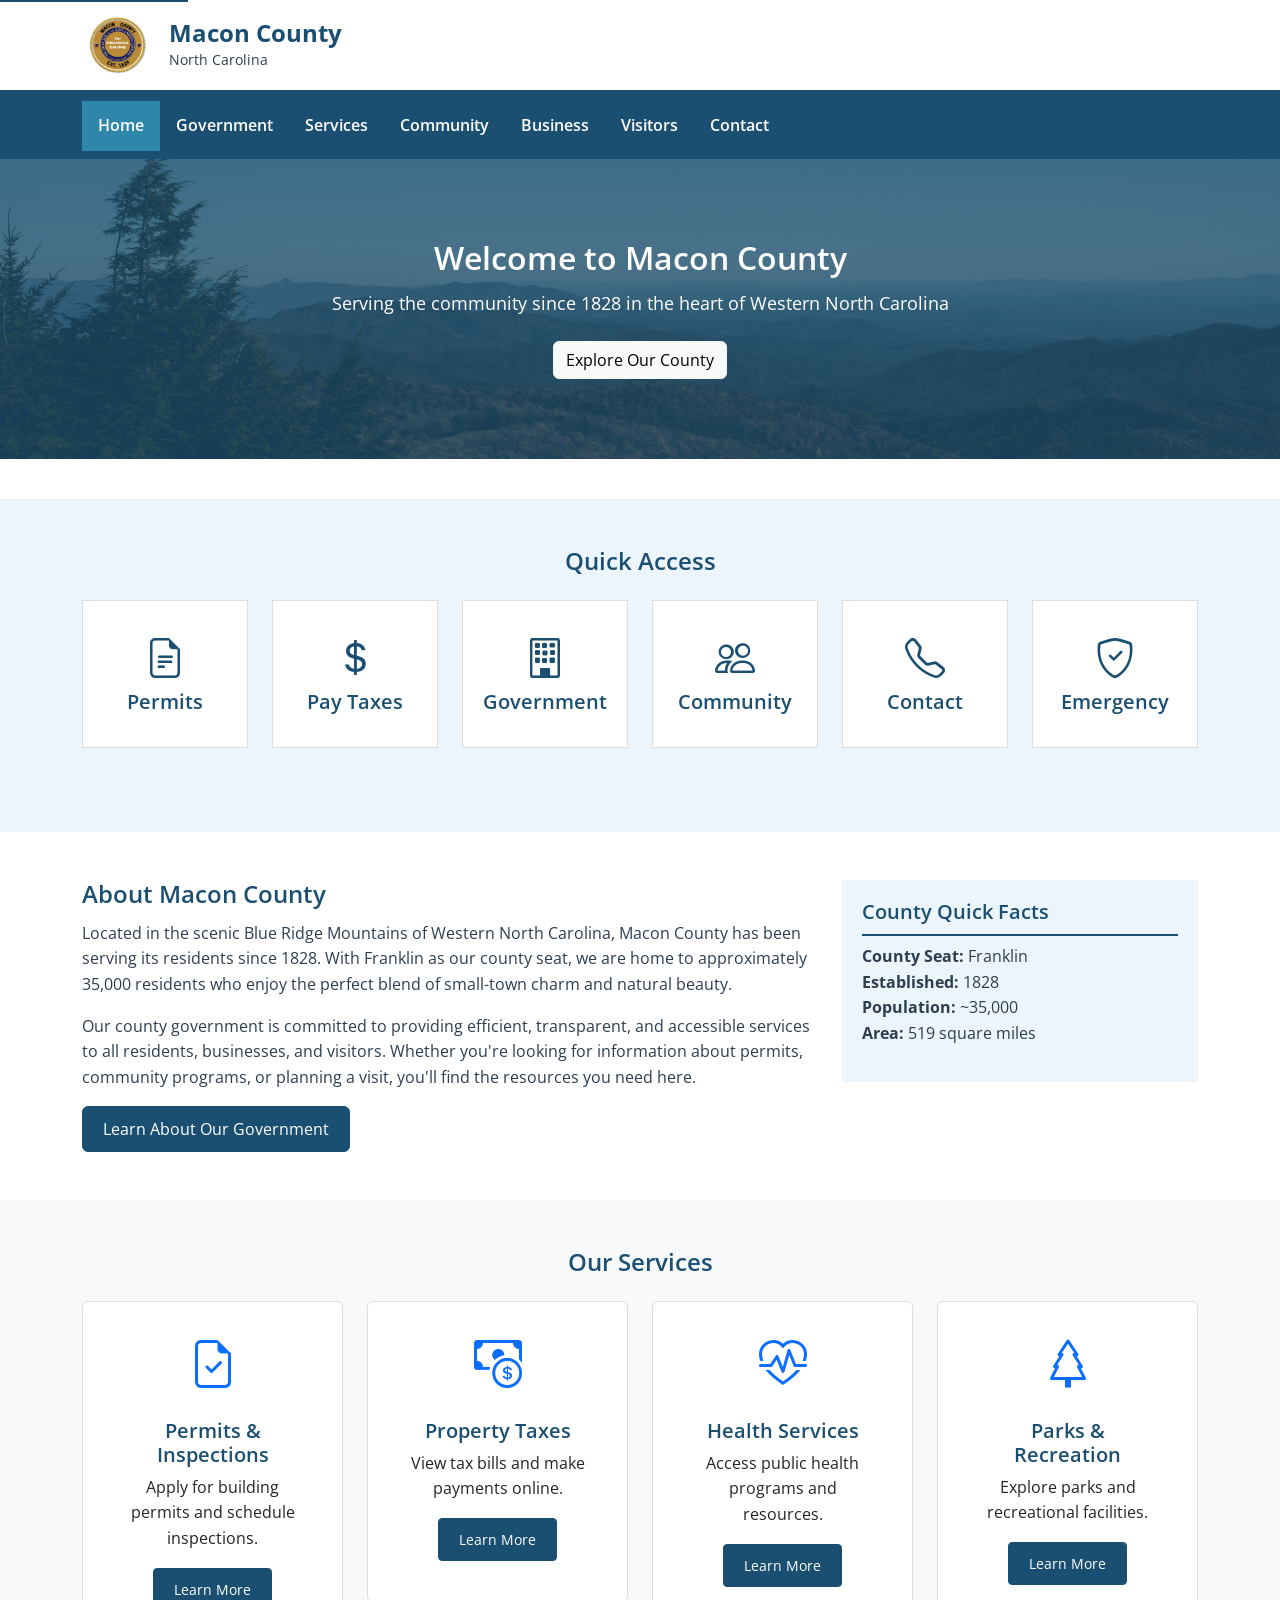
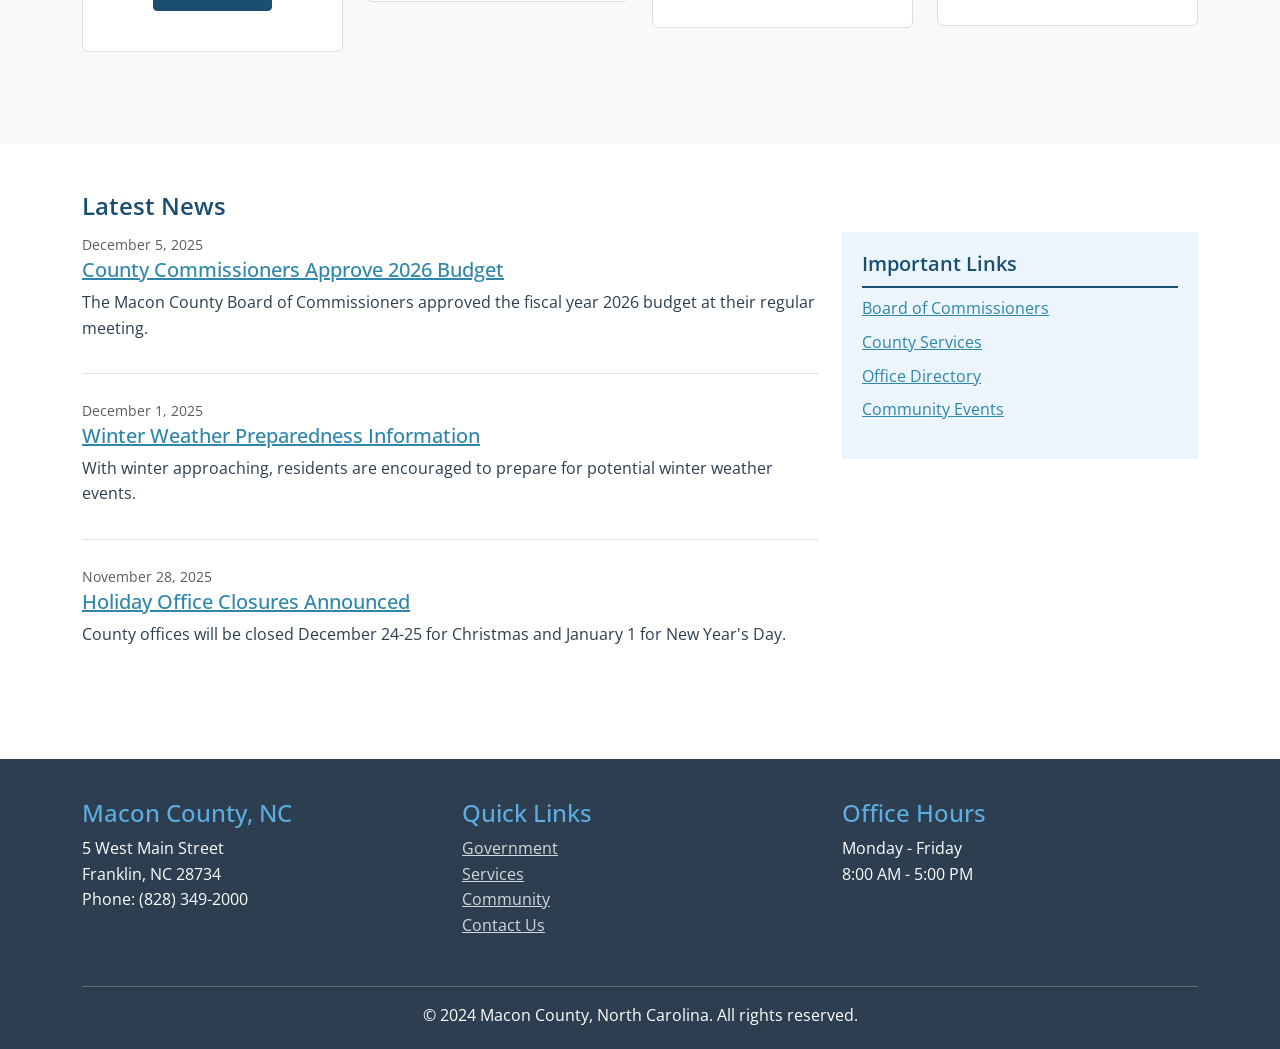
==== index.html @ 157f48ca "initial commit" ====
<!DOCTYPE html>
<html lang="en">

<head>
    <meta charset="UTF-8">
    <meta name="viewport" content="width=device-width, initial-scale=1.0">
    <meta name="description"
        content="Official website of Macon County, North Carolina. Find county services, government information, and community resources.">
    <title>Macon County, NC - Official Government Website</title>

    <link href="https://cdn.jsdelivr.net/npm/bootstrap@5.3.2/dist/css/bootstrap.min.css" rel="stylesheet">
    <link rel="stylesheet" href="https://cdn.jsdelivr.net/npm/bootstrap-icons@1.11.1/font/bootstrap-icons.css">
    <link rel="stylesheet" href="css/style.css">
</head>

<body>
    <a href="#main-content" class="skip-link">Skip to main content</a>

    <header class="site-header">
        <div class="container">
            <div class="logo-container">
                <img src="images/macon-county-seal.png" alt="Macon County Seal" class="logo-img" width="60" height="60">
                <div>
                    <h1 class="site-title">Macon County</h1>
                    <p class="site-subtitle">North Carolina</p>
                </div>
            </div>
        </div>
    </header>

    <nav class="main-nav navbar navbar-expand-lg" aria-label="Main navigation">
        <div class="container">
            <button class="navbar-toggler" type="button" data-bs-toggle="collapse" data-bs-target="#mainNavbar"
                aria-controls="mainNavbar" aria-expanded="false" aria-label="Toggle navigation">
                <span class="navbar-toggler-icon"></span>
            </button>
            <div class="collapse navbar-collapse" id="mainNavbar">
                <ul class="navbar-nav">
                    <li class="nav-item">
                        <a class="nav-link active" aria-current="page" href="index.html">Home</a>
                    </li>
                    <li class="nav-item">
                        <a class="nav-link" href="government.html">Government</a>
                    </li>
                    <li class="nav-item">
                        <a class="nav-link" href="services.html">Services</a>
                    </li>
                    <li class="nav-item">
                        <a class="nav-link" href="community.html">Community</a>
                    </li>
                    <li class="nav-item">
                        <a class="nav-link" href="business.html">Business</a>
                    </li>
                    <li class="nav-item">
                        <a class="nav-link" href="visitors.html">Visitors</a>
                    </li>
                    <li class="nav-item">
                        <a class="nav-link" href="contact.html">Contact</a>
                    </li>
                </ul>
            </div>
        </div>
    </nav>

    <section class="hero-section"
        style="background: linear-gradient(rgba(27, 79, 114, 0.7), rgba(27, 79, 114, 0.7)), url('images/hero-mountains.jpg') center/cover no-repeat; padding: 80px 0;">
        <div class="container text-center text-white">
            <h2 class="text-white">Welcome to Macon County</h2>
            <p>Serving the community since 1828 in the heart of Western North Carolina</p>
            <a href="visitors.html" class="btn btn-light mt-2">Explore Our County</a>
        </div>
    </section>

    <main id="main-content">
        <section class="quick-links py-5">
            <div class="container">
                <h2 class="text-center mb-4">Quick Access</h2>
                <div class="row">
                    <div class="col-6 col-md-4 col-lg-2 mb-3">
                        <a href="services.html#permits" class="text-decoration-none">
                            <div class="quick-link-card">
                                <i class="bi bi-file-earmark-text quick-link-icon" aria-hidden="true"></i>
                                <h3>Permits</h3>
                            </div>
                        </a>
                    </div>
                    <div class="col-6 col-md-4 col-lg-2 mb-3">
                        <a href="services.html#taxes" class="text-decoration-none">
                            <div class="quick-link-card">
                                <i class="bi bi-currency-dollar quick-link-icon" aria-hidden="true"></i>
                                <h3>Pay Taxes</h3>
                            </div>
                        </a>
                    </div>
                    <div class="col-6 col-md-4 col-lg-2 mb-3">
                        <a href="government.html" class="text-decoration-none">
                            <div class="quick-link-card">
                                <i class="bi bi-building quick-link-icon" aria-hidden="true"></i>
                                <h3>Government</h3>
                            </div>
                        </a>
                    </div>
                    <div class="col-6 col-md-4 col-lg-2 mb-3">
                        <a href="community.html" class="text-decoration-none">
                            <div class="quick-link-card">
                                <i class="bi bi-people quick-link-icon" aria-hidden="true"></i>
                                <h3>Community</h3>
                            </div>
                        </a>
                    </div>
                    <div class="col-6 col-md-4 col-lg-2 mb-3">
                        <a href="contact.html" class="text-decoration-none">
                            <div class="quick-link-card">
                                <i class="bi bi-telephone quick-link-icon" aria-hidden="true"></i>
                                <h3>Contact</h3>
                            </div>
                        </a>
                    </div>
                    <div class="col-6 col-md-4 col-lg-2 mb-3">
                        <a href="services.html#safety" class="text-decoration-none">
                            <div class="quick-link-card">
                                <i class="bi bi-shield-check quick-link-icon" aria-hidden="true"></i>
                                <h3>Emergency</h3>
                            </div>
                        </a>
                    </div>
                </div>
            </div>
        </section>

        <section class="py-5">
            <div class="container">
                <div class="row">
                    <div class="col-lg-8">
                        <h2>About Macon County</h2>
                        <p>Located in the scenic Blue Ridge Mountains of Western North Carolina, Macon County has been
                            serving its residents since 1828. With Franklin as our county seat, we are home to
                            approximately 35,000 residents who enjoy the perfect blend of small-town charm and natural
                            beauty.</p>
                        <p>Our county government is committed to providing efficient, transparent, and accessible
                            services to all residents, businesses, and visitors. Whether you're looking for information
                            about permits, community programs, or planning a visit, you'll find the resources you need
                            here.</p>
                        <a href="government.html" class="btn btn-primary-blue">Learn About Our Government</a>
                    </div>
                    <div class="col-lg-4">
                        <div class="sidebar">
                            <h3>County Quick Facts</h3>
                            <ul class="list-unstyled">
                                <li><strong>County Seat:</strong> Franklin</li>
                                <li><strong>Established:</strong> 1828</li>
                                <li><strong>Population:</strong> ~35,000</li>
                                <li><strong>Area:</strong> 519 square miles</li>
                            </ul>
                        </div>
                    </div>
                </div>
            </div>
        </section>

        <section class="py-5 bg-light">
            <div class="container">
                <h2 class="text-center mb-4">Our Services</h2>
                <div class="row">
                    <div class="col-md-6 col-lg-3 mb-4">
                        <div class="card text-center p-4">
                            <i class="bi bi-file-earmark-check text-primary" style="font-size: 3rem;"></i>
                            <div class="card-body">
                                <h3 class="card-title h5">Permits & Inspections</h3>
                                <p class="card-text">Apply for building permits and schedule inspections.</p>
                                <a href="services.html#permits" class="btn btn-sm btn-primary-blue">Learn More</a>
                            </div>
                        </div>
                    </div>
                    <div class="col-md-6 col-lg-3 mb-4">
                        <div class="card text-center p-4">
                            <i class="bi bi-cash-coin text-primary" style="font-size: 3rem;"></i>
                            <div class="card-body">
                                <h3 class="card-title h5">Property Taxes</h3>
                                <p class="card-text">View tax bills and make payments online.</p>
                                <a href="services.html#taxes" class="btn btn-sm btn-primary-blue">Learn More</a>
                            </div>
                        </div>
                    </div>
                    <div class="col-md-6 col-lg-3 mb-4">
                        <div class="card text-center p-4">
                            <i class="bi bi-heart-pulse text-primary" style="font-size: 3rem;"></i>
                            <div class="card-body">
                                <h3 class="card-title h5">Health Services</h3>
                                <p class="card-text">Access public health programs and resources.</p>
                                <a href="services.html#health" class="btn btn-sm btn-primary-blue">Learn More</a>
                            </div>
                        </div>
                    </div>
                    <div class="col-md-6 col-lg-3 mb-4">
                        <div class="card text-center p-4">
                            <i class="bi bi-tree text-primary" style="font-size: 3rem;"></i>
                            <div class="card-body">
                                <h3 class="card-title h5">Parks & Recreation</h3>
                                <p class="card-text">Explore parks and recreational facilities.</p>
                                <a href="community.html#parks" class="btn btn-sm btn-primary-blue">Learn More</a>
                            </div>
                        </div>
                    </div>
                </div>
            </div>
        </section>

        <section class="py-5">
            <div class="container">
                <h2>Latest News</h2>
                <div class="row">
                    <div class="col-lg-8">
                        <div class="mb-4 pb-3 border-bottom">
                            <small class="text-muted">December 5, 2025</small>
                            <h3 class="h5"><a href="#">County Commissioners Approve 2026 Budget</a></h3>
                            <p>The Macon County Board of Commissioners approved the fiscal year 2026 budget at their
                                regular meeting.</p>
                        </div>
                        <div class="mb-4 pb-3 border-bottom">
                            <small class="text-muted">December 1, 2025</small>
                            <h3 class="h5"><a href="#">Winter Weather Preparedness Information</a></h3>
                            <p>With winter approaching, residents are encouraged to prepare for potential winter weather
                                events.</p>
                        </div>
                        <div class="mb-4">
                            <small class="text-muted">November 28, 2025</small>
                            <h3 class="h5"><a href="#">Holiday Office Closures Announced</a></h3>
                            <p>County offices will be closed December 24-25 for Christmas and January 1 for New Year's
                                Day.</p>
                        </div>
                    </div>
                    <div class="col-lg-4">
                        <div class="sidebar">
                            <h3>Important Links</h3>
                            <ul class="list-unstyled">
                                <li class="mb-2"><a href="government.html">Board of Commissioners</a></li>
                                <li class="mb-2"><a href="services.html">County Services</a></li>
                                <li class="mb-2"><a href="contact.html">Office Directory</a></li>
                                <li class="mb-2"><a href="community.html">Community Events</a></li>
                            </ul>
                        </div>
                    </div>
                </div>
            </div>
        </section>
    </main>

    <footer class="site-footer">
        <div class="container">
            <div class="row">
                <div class="col-md-4 mb-3">
                    <h4>Macon County, NC</h4>
                    <p>
                        5 West Main Street<br>
                        Franklin, NC 28734<br>
                        Phone: (828) 349-2000
                    </p>
                </div>
                <div class="col-md-4 mb-3">
                    <h4>Quick Links</h4>
                    <ul class="list-unstyled">
                        <li><a href="government.html">Government</a></li>
                        <li><a href="services.html">Services</a></li>
                        <li><a href="community.html">Community</a></li>
                        <li><a href="contact.html">Contact Us</a></li>
                    </ul>
                </div>
                <div class="col-md-4 mb-3">
                    <h4>Office Hours</h4>
                    <p>
                        Monday - Friday<br>
                        8:00 AM - 5:00 PM
                    </p>
                </div>
            </div>
            <hr>
            <p class="text-center mb-0">&copy; 2024 Macon County, North Carolina. All rights reserved.</p>
        </div>
    </footer>

    <script src="https://cdn.jsdelivr.net/npm/bootstrap@5.3.2/dist/js/bootstrap.bundle.min.js"></script>
</body>

</html>
---- css/style.css ----
/* Macon County Website - Custom Styles */
/* Simple, clean design for government website */

/* Google Fonts Import */
@import url('https://fonts.googleapis.com/css2?family=Open+Sans:wght@400;600;700&display=swap');

/* CSS Variables - Color Palette */
:root {
    --primary-blue: #1B4F72;
    --secondary-blue: #2E86AB;
    --accent-blue: #5DADE2;
    --dark-gray: #2C3E50;
    --light-blue: #EBF5FB;
    --white: #FFFFFF;
}

/* Base Styles */
body {
    font-family: 'Open Sans', sans-serif;
    font-size: 16px;
    line-height: 1.6;
    color: var(--dark-gray);
    background-color: var(--white);
    margin: 0;
    padding: 0;
}

/* Skip Link for Accessibility */
.skip-link {
    position: absolute;
    top: -40px;
    left: 0;
    background: var(--primary-blue);
    color: var(--white);
    padding: 8px 16px;
    z-index: 9999;
}

.skip-link:focus {
    top: 0;
}

/* Typography */
h1 {
    font-size: 32px;
    font-weight: 700;
    color: var(--primary-blue);
    margin-bottom: 1rem;
}

h2 {
    font-size: 24px;
    font-weight: 600;
    color: var(--primary-blue);
    margin-bottom: 0.75rem;
}

h3 {
    font-size: 20px;
    font-weight: 600;
    color: var(--primary-blue);
}

a {
    color: var(--secondary-blue);
}

a:hover {
    color: var(--primary-blue);
}

/* Header */
.site-header {
    background-color: var(--white);
    padding: 15px 0;
    border-bottom: 3px solid var(--primary-blue);
}

.logo-container {
    display: flex;
    align-items: center;
    gap: 15px;
}

.logo-img {
    height: 60px;
    width: auto;
}

.site-title {
    font-size: 1.5rem;
    font-weight: 700;
    color: var(--primary-blue);
    margin: 0;
}

.site-subtitle {
    font-size: 0.9rem;
    color: var(--dark-gray);
    margin: 0;
}

/* Navigation */
.main-nav {
    background-color: var(--primary-blue);
}

.main-nav .navbar-nav .nav-link {
    color: var(--white);
    font-weight: 600;
    padding: 12px 16px;
}

.main-nav .navbar-nav .nav-link:hover,
.main-nav .navbar-nav .nav-link.active {
    background-color: var(--secondary-blue);
}

.main-nav .dropdown-menu {
    background-color: var(--primary-blue);
    border: none;
}

.main-nav .dropdown-item {
    color: var(--white);
    padding: 10px 20px;
}

.main-nav .dropdown-item:hover {
    background-color: var(--secondary-blue);
}

.navbar-toggler {
    border-color: var(--white);
}

.navbar-toggler-icon {
    background-image: url("data:image/svg+xml,%3csvg xmlns='http://www.w3.org/2000/svg' viewBox='0 0 30 30'%3e%3cpath stroke='rgba%28255, 255, 255, 1%29' stroke-linecap='round' stroke-miterlimit='10' stroke-width='2' d='M4 7h22M4 15h22M4 23h22'/%3e%3c/svg%3e");
}

/* Hero Section (Simple) */
.hero-section {
    background-color: var(--primary-blue);
    color: var(--white);
    padding: 60px 0;
    text-align: center;
}

.hero-section h2 {
    color: var(--white);
    font-size: 2rem;
}

.hero-section p {
    font-size: 1.1rem;
}

/* Page Banner */
.page-banner {
    background-color: var(--primary-blue);
    padding: 40px 0;
    text-align: center;
}

.page-banner h1 {
    color: var(--white);
    margin: 0;
}

.page-banner p {
    color: var(--light-blue);
}

/* Breadcrumb */
.breadcrumb {
    background: var(--light-blue);
    padding: 10px 15px;
    margin-bottom: 0;
}

/* Main Content */
main {
    min-height: 60vh;
    padding: 40px 0;
}

/* Cards - Simple style, no animations */
.card {
    border: 1px solid #ddd;
    margin-bottom: 20px;
}

.card-img-top {
    height: 180px;
    object-fit: cover;
}

.card-title {
    color: var(--primary-blue);
    font-weight: 600;
}

/* Quick Links Section */
.quick-links {
    background-color: var(--light-blue);
    padding: 40px 0;
}

.quick-link-card {
    text-align: center;
    padding: 25px 15px;
    background: var(--white);
    border: 1px solid #ddd;
    margin-bottom: 20px;
}

.quick-link-icon {
    font-size: 2.5rem;
    color: var(--primary-blue);
    margin-bottom: 10px;
}

/* Buttons */
.btn-primary-blue {
    background-color: var(--primary-blue);
    border-color: var(--primary-blue);
    color: var(--white);
    padding: 10px 20px;
}

.btn-primary-blue:hover {
    background-color: var(--secondary-blue);
    border-color: var(--secondary-blue);
    color: var(--white);
}

/* Tables */
.table thead {
    background-color: var(--primary-blue);
    color: var(--white);
}

.table-primary-blue {
    background-color: var(--primary-blue);
    color: var(--white);
}

/* Sidebar */
.sidebar {
    background-color: var(--light-blue);
    padding: 20px;
}

.sidebar h3 {
    border-bottom: 2px solid var(--primary-blue);
    padding-bottom: 10px;
}

/* Footer */
.site-footer {
    background-color: var(--dark-gray);
    color: var(--white);
    padding: 40px 0 20px;
}

.site-footer h4 {
    color: var(--accent-blue);
}

.site-footer a {
    color: rgba(255,255,255,0.8);
}

.site-footer a:hover {
    color: var(--white);
}

/* Focus States for Accessibility */
a:focus,
button:focus,
input:focus {
    outline: 2px solid var(--accent-blue);
}

/* Responsive */
@media (max-width: 767px) {
    .hero-section {
        padding: 40px 0;
    }
    
    .hero-section h2 {
        font-size: 1.5rem;
    }
    
    h1 {
        font-size: 24px;
    }
    
    .site-title {
        font-size: 1.2rem;
    }
}
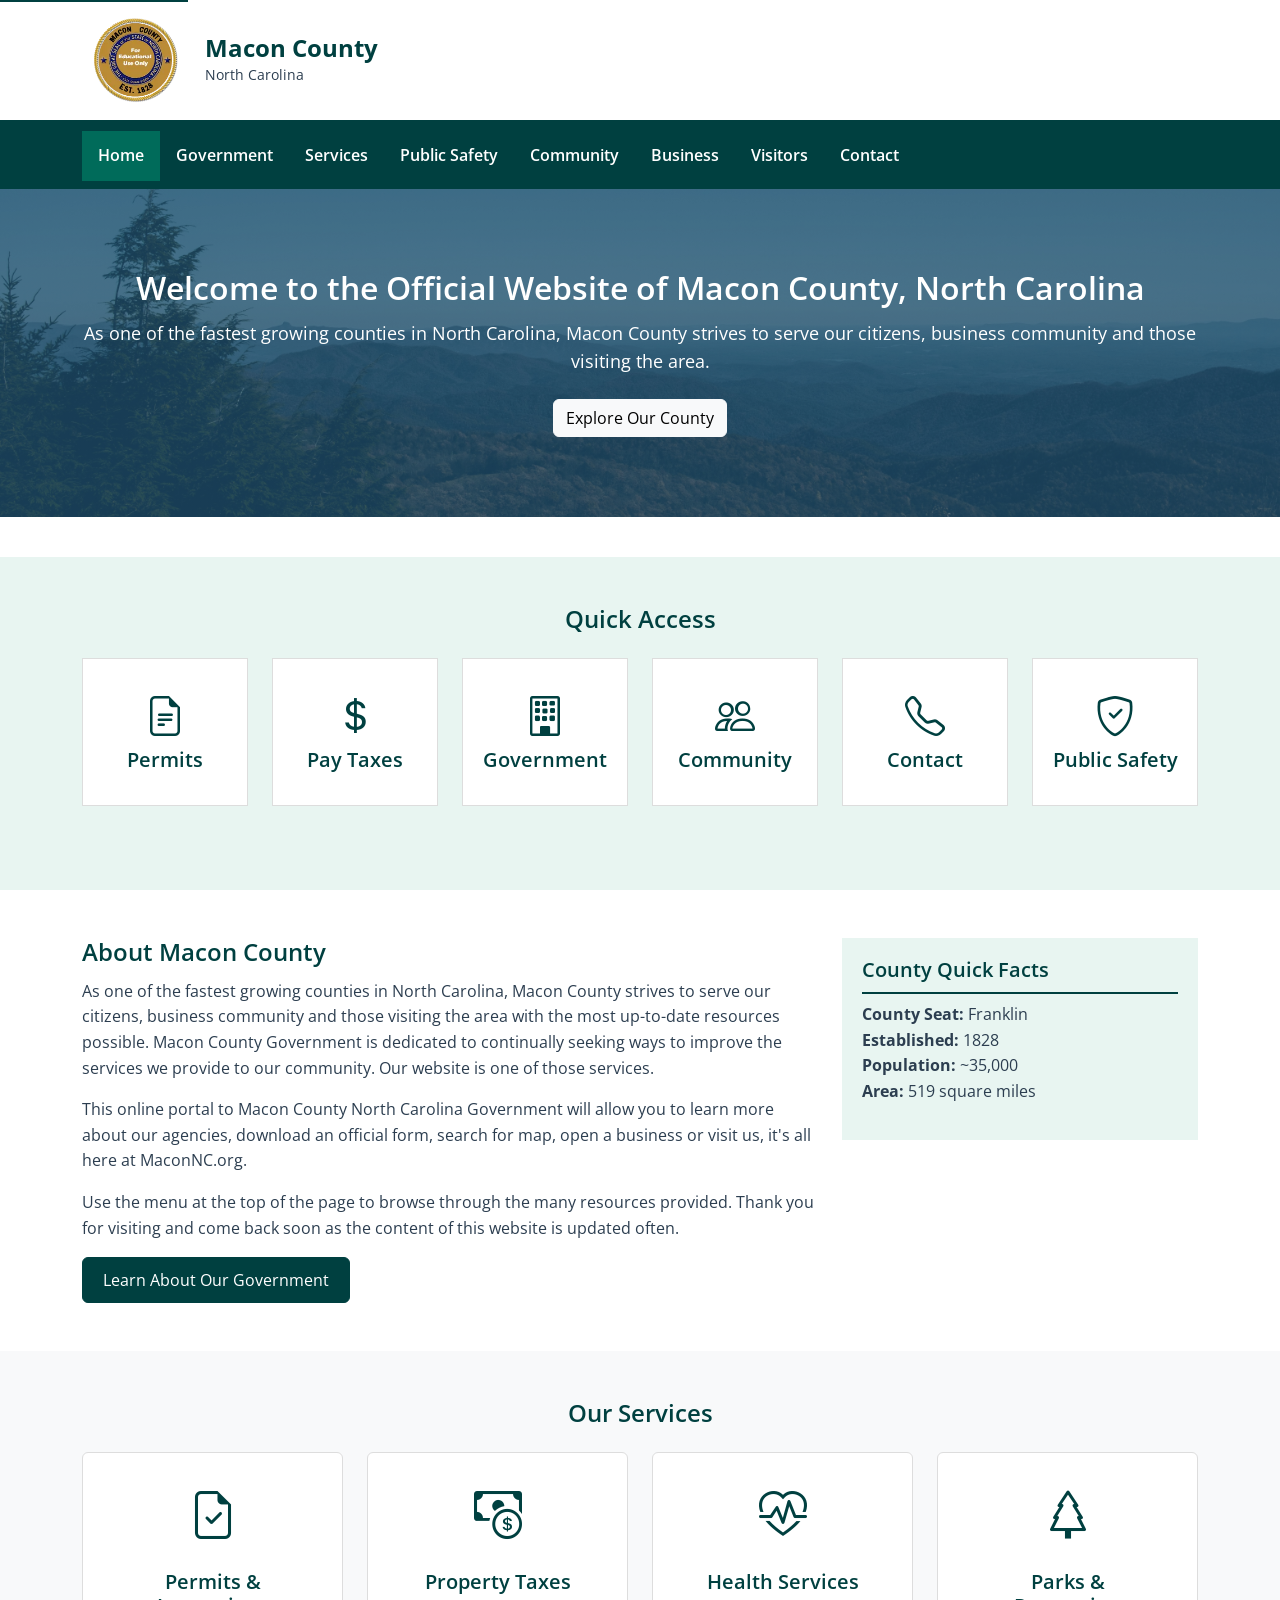
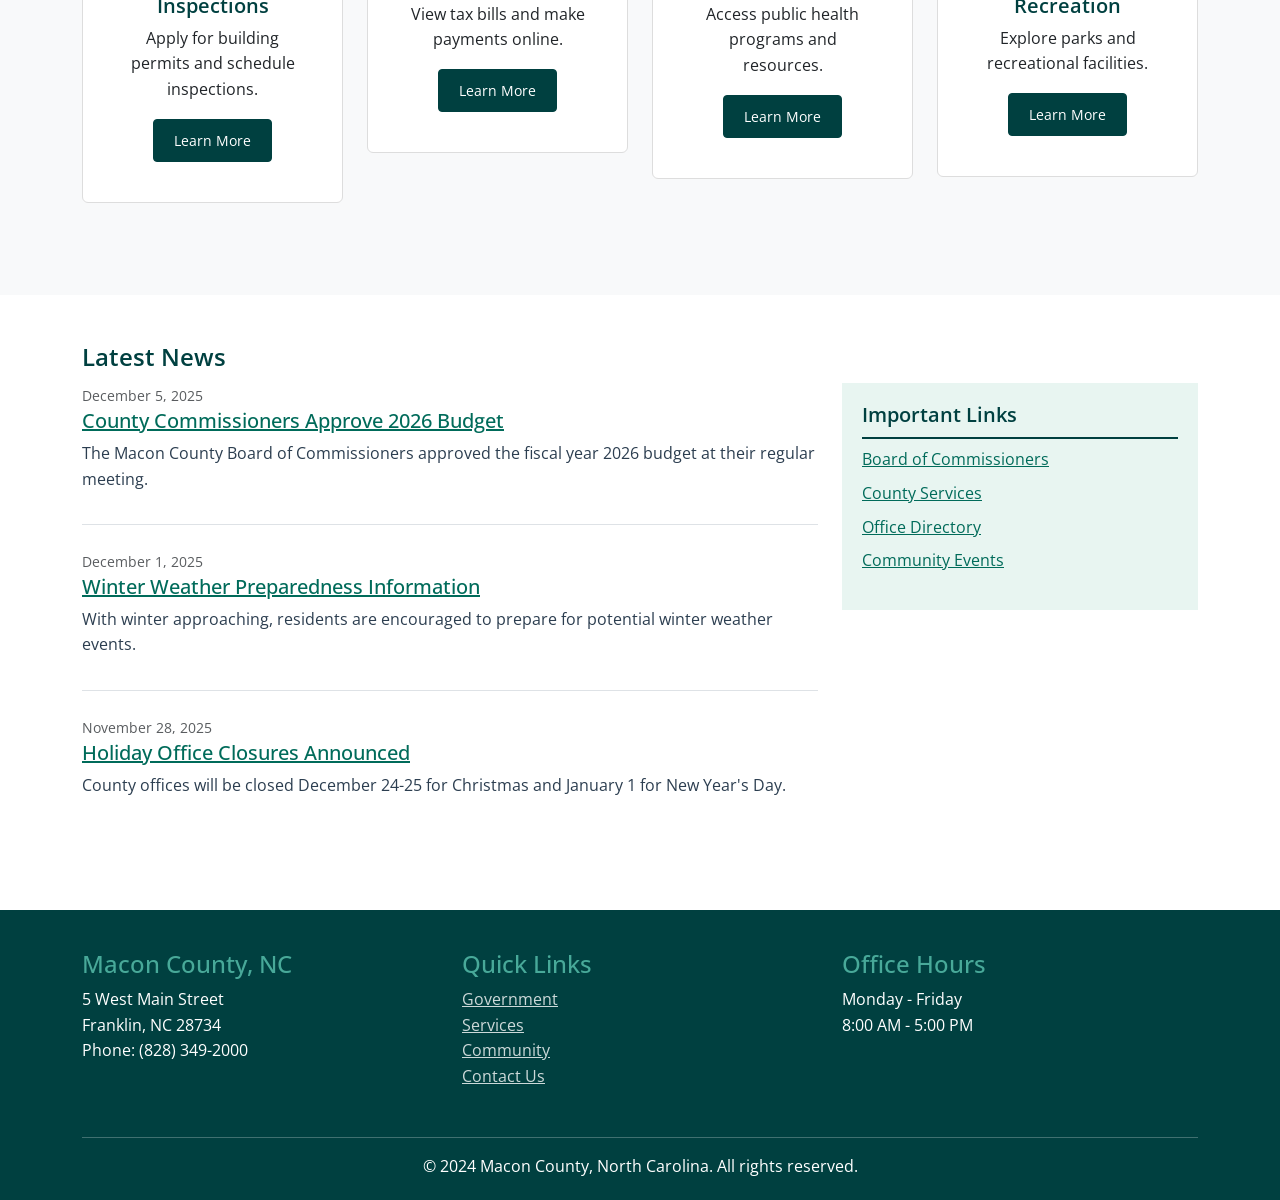
==== commit e5fe43cb: "updated content and color scheme" ====
--- a/index.html
+++ b/index.html
@@ -5,8 +5,10 @@
     <meta charset="UTF-8">
     <meta name="viewport" content="width=device-width, initial-scale=1.0">
     <meta name="description"
-        content="Official website of Macon County, North Carolina. Find county services, government information, and community resources.">
-    <title>Macon County, NC - Official Government Website</title>
+        content="Macon County NC Government Website. As one of the fastest growing counties in North Carolina, Macon County strives to serve our citizens, business community and those visiting the area with the most up-to-date resources possible.">
+    <meta name="keywords"
+        content="Macon County, Macon NC, Macon County Courthouse, Macon County Government, NC, North Carolina, Franklin, Highlands, Nantahala">
+    <title>Welcome to Macon County North Carolina | Macon NC Government</title>
 
     <link href="https://cdn.jsdelivr.net/npm/bootstrap@5.3.2/dist/css/bootstrap.min.css" rel="stylesheet">
     <link rel="stylesheet" href="https://cdn.jsdelivr.net/npm/bootstrap-icons@1.11.1/font/bootstrap-icons.css">
@@ -19,7 +21,7 @@
     <header class="site-header">
         <div class="container">
             <div class="logo-container">
-                <img src="images/macon-county-seal.png" alt="Macon County Seal" class="logo-img" width="60" height="60">
+                <img src="images/macon-county-seal.png" alt="Macon County Seal" class="logo-img" width="90" height="90">
                 <div>
                     <h1 class="site-title">Macon County</h1>
                     <p class="site-subtitle">North Carolina</p>
@@ -36,27 +38,14 @@
             </button>
             <div class="collapse navbar-collapse" id="mainNavbar">
                 <ul class="navbar-nav">
-                    <li class="nav-item">
-                        <a class="nav-link active" aria-current="page" href="index.html">Home</a>
-                    </li>
-                    <li class="nav-item">
-                        <a class="nav-link" href="government.html">Government</a>
-                    </li>
-                    <li class="nav-item">
-                        <a class="nav-link" href="services.html">Services</a>
-                    </li>
-                    <li class="nav-item">
-                        <a class="nav-link" href="community.html">Community</a>
-                    </li>
-                    <li class="nav-item">
-                        <a class="nav-link" href="business.html">Business</a>
-                    </li>
-                    <li class="nav-item">
-                        <a class="nav-link" href="visitors.html">Visitors</a>
-                    </li>
-                    <li class="nav-item">
-                        <a class="nav-link" href="contact.html">Contact</a>
-                    </li>
+                    <li class="nav-item"><a class="nav-link active" aria-current="page" href="index.html">Home</a></li>
+                    <li class="nav-item"><a class="nav-link" href="government.html">Government</a></li>
+                    <li class="nav-item"><a class="nav-link" href="services.html">Services</a></li>
+                    <li class="nav-item"><a class="nav-link" href="public-safety.html">Public Safety</a></li>
+                    <li class="nav-item"><a class="nav-link" href="community.html">Community</a></li>
+                    <li class="nav-item"><a class="nav-link" href="business.html">Business</a></li>
+                    <li class="nav-item"><a class="nav-link" href="visitors.html">Visitors</a></li>
+                    <li class="nav-item"><a class="nav-link" href="contact.html">Contact</a></li>
                 </ul>
             </div>
         </div>
@@ -65,8 +54,8 @@
     <section class="hero-section"
         style="background: linear-gradient(rgba(27, 79, 114, 0.7), rgba(27, 79, 114, 0.7)), url('images/hero-mountains.jpg') center/cover no-repeat; padding: 80px 0;">
         <div class="container text-center text-white">
-            <h2 class="text-white">Welcome to Macon County</h2>
-            <p>Serving the community since 1828 in the heart of Western North Carolina</p>
+            <h2 class="text-white">Welcome to the Official Website of Macon County, North Carolina</h2>
+            <p>As one of the fastest growing counties in North Carolina, Macon County strives to serve our citizens, business community and those visiting the area.</p>
             <a href="visitors.html" class="btn btn-light mt-2">Explore Our County</a>
         </div>
     </section>
@@ -117,10 +106,10 @@
                         </a>
                     </div>
                     <div class="col-6 col-md-4 col-lg-2 mb-3">
-                        <a href="services.html#safety" class="text-decoration-none">
+                        <a href="public-safety.html" class="text-decoration-none">
                             <div class="quick-link-card">
                                 <i class="bi bi-shield-check quick-link-icon" aria-hidden="true"></i>
-                                <h3>Emergency</h3>
+                                <h3>Public Safety</h3>
                             </div>
                         </a>
                     </div>
@@ -133,15 +122,16 @@
                 <div class="row">
                     <div class="col-lg-8">
                         <h2>About Macon County</h2>
-                        <p>Located in the scenic Blue Ridge Mountains of Western North Carolina, Macon County has been
-                            serving its residents since 1828. With Franklin as our county seat, we are home to
-                            approximately 35,000 residents who enjoy the perfect blend of small-town charm and natural
-                            beauty.</p>
-                        <p>Our county government is committed to providing efficient, transparent, and accessible
-                            services to all residents, businesses, and visitors. Whether you're looking for information
-                            about permits, community programs, or planning a visit, you'll find the resources you need
-                            here.</p>
-                        <a href="government.html" class="btn btn-primary-blue">Learn About Our Government</a>
+                        <p>As one of the fastest growing counties in North Carolina, Macon County strives to serve
+                            our citizens, business community and those visiting the area with the most up-to-date
+                            resources possible. Macon County Government is dedicated to continually seeking ways to
+                            improve the services we provide to our community. Our website is one of those services.</p>
+                        <p>This online portal to Macon County North Carolina Government will allow you to learn more
+                            about our agencies, download an official form, search for map, open a business or visit
+                            us, it's all here at MaconNC.org.</p>
+                        <p>Use the menu at the top of the page to browse through the many resources provided. Thank
+                            you for visiting and come back soon as the content of this website is updated often.</p>
+                        <a href="government.html" class="btn btn-primary-green">Learn About Our Government</a>
                     </div>
                     <div class="col-lg-4">
                         <div class="sidebar">
@@ -164,41 +154,41 @@
                 <div class="row">
                     <div class="col-md-6 col-lg-3 mb-4">
                         <div class="card text-center p-4">
-                            <i class="bi bi-file-earmark-check text-primary" style="font-size: 3rem;"></i>
+                            <i class="bi bi-file-earmark-check " style="font-size: 3rem; color: var(--primary-green);"></i>
                             <div class="card-body">
                                 <h3 class="card-title h5">Permits & Inspections</h3>
                                 <p class="card-text">Apply for building permits and schedule inspections.</p>
-                                <a href="services.html#permits" class="btn btn-sm btn-primary-blue">Learn More</a>
-                            </div>
-                        </div>
-                    </div>
-                    <div class="col-md-6 col-lg-3 mb-4">
-                        <div class="card text-center p-4">
-                            <i class="bi bi-cash-coin text-primary" style="font-size: 3rem;"></i>
+                                <a href="services.html#permits" class="btn btn-sm btn-primary-green">Learn More</a>
+                            </div>
+                        </div>
+                    </div>
+                    <div class="col-md-6 col-lg-3 mb-4">
+                        <div class="card text-center p-4">
+                            <i class="bi bi-cash-coin " style="font-size: 3rem; color: var(--primary-green);"></i>
                             <div class="card-body">
                                 <h3 class="card-title h5">Property Taxes</h3>
                                 <p class="card-text">View tax bills and make payments online.</p>
-                                <a href="services.html#taxes" class="btn btn-sm btn-primary-blue">Learn More</a>
-                            </div>
-                        </div>
-                    </div>
-                    <div class="col-md-6 col-lg-3 mb-4">
-                        <div class="card text-center p-4">
-                            <i class="bi bi-heart-pulse text-primary" style="font-size: 3rem;"></i>
+                                <a href="services.html#taxes" class="btn btn-sm btn-primary-green">Learn More</a>
+                            </div>
+                        </div>
+                    </div>
+                    <div class="col-md-6 col-lg-3 mb-4">
+                        <div class="card text-center p-4">
+                            <i class="bi bi-heart-pulse " style="font-size: 3rem; color: var(--primary-green);"></i>
                             <div class="card-body">
                                 <h3 class="card-title h5">Health Services</h3>
                                 <p class="card-text">Access public health programs and resources.</p>
-                                <a href="services.html#health" class="btn btn-sm btn-primary-blue">Learn More</a>
-                            </div>
-                        </div>
-                    </div>
-                    <div class="col-md-6 col-lg-3 mb-4">
-                        <div class="card text-center p-4">
-                            <i class="bi bi-tree text-primary" style="font-size: 3rem;"></i>
+                                <a href="services.html#health" class="btn btn-sm btn-primary-green">Learn More</a>
+                            </div>
+                        </div>
+                    </div>
+                    <div class="col-md-6 col-lg-3 mb-4">
+                        <div class="card text-center p-4">
+                            <i class="bi bi-tree " style="font-size: 3rem; color: var(--primary-green);"></i>
                             <div class="card-body">
                                 <h3 class="card-title h5">Parks & Recreation</h3>
                                 <p class="card-text">Explore parks and recreational facilities.</p>
-                                <a href="community.html#parks" class="btn btn-sm btn-primary-blue">Learn More</a>
+                                <a href="community.html#parks" class="btn btn-sm btn-primary-green">Learn More</a>
                             </div>
                         </div>
                     </div>
--- a/css/style.css
+++ b/css/style.css
@@ -6,11 +6,11 @@
 
 /* CSS Variables - Color Palette */
 :root {
-    --primary-blue: #1B4F72;
-    --secondary-blue: #2E86AB;
-    --accent-blue: #5DADE2;
+    --primary-green: #004040;
+    --secondary-green: #006B5A;
+    --accent-green: #48A999;
     --dark-gray: #2C3E50;
-    --light-blue: #EBF5FB;
+    --light-green: #E8F5F1;
     --white: #FFFFFF;
 }
 
@@ -30,7 +30,7 @@
     position: absolute;
     top: -40px;
     left: 0;
-    background: var(--primary-blue);
+    background: var(--primary-green);
     color: var(--white);
     padding: 8px 16px;
     z-index: 9999;
@@ -44,36 +44,36 @@
 h1 {
     font-size: 32px;
     font-weight: 700;
-    color: var(--primary-blue);
+    color: var(--primary-green);
     margin-bottom: 1rem;
 }
 
 h2 {
     font-size: 24px;
     font-weight: 600;
-    color: var(--primary-blue);
+    color: var(--primary-green);
     margin-bottom: 0.75rem;
 }
 
 h3 {
     font-size: 20px;
     font-weight: 600;
-    color: var(--primary-blue);
+    color: var(--primary-green);
 }
 
 a {
-    color: var(--secondary-blue);
+    color: var(--secondary-green);
 }
 
 a:hover {
-    color: var(--primary-blue);
+    color: var(--primary-green);
 }
 
 /* Header */
 .site-header {
     background-color: var(--white);
     padding: 15px 0;
-    border-bottom: 3px solid var(--primary-blue);
+    border-bottom: 3px solid var(--primary-green);
 }
 
 .logo-container {
@@ -83,14 +83,14 @@
 }
 
 .logo-img {
-    height: 60px;
+    height: 90px;
     width: auto;
 }
 
 .site-title {
     font-size: 1.5rem;
     font-weight: 700;
-    color: var(--primary-blue);
+    color: var(--primary-green);
     margin: 0;
 }
 
@@ -102,7 +102,7 @@
 
 /* Navigation */
 .main-nav {
-    background-color: var(--primary-blue);
+    background-color: var(--primary-green);
 }
 
 .main-nav .navbar-nav .nav-link {
@@ -113,11 +113,11 @@
 
 .main-nav .navbar-nav .nav-link:hover,
 .main-nav .navbar-nav .nav-link.active {
-    background-color: var(--secondary-blue);
+    background-color: var(--secondary-green);
 }
 
 .main-nav .dropdown-menu {
-    background-color: var(--primary-blue);
+    background-color: var(--primary-green);
     border: none;
 }
 
@@ -127,7 +127,7 @@
 }
 
 .main-nav .dropdown-item:hover {
-    background-color: var(--secondary-blue);
+    background-color: var(--secondary-green);
 }
 
 .navbar-toggler {
@@ -140,7 +140,7 @@
 
 /* Hero Section (Simple) */
 .hero-section {
-    background-color: var(--primary-blue);
+    background-color: var(--primary-green);
     color: var(--white);
     padding: 60px 0;
     text-align: center;
@@ -157,7 +157,7 @@
 
 /* Page Banner */
 .page-banner {
-    background-color: var(--primary-blue);
+    background-color: var(--primary-green);
     padding: 40px 0;
     text-align: center;
 }
@@ -168,12 +168,12 @@
 }
 
 .page-banner p {
-    color: var(--light-blue);
+    color: var(--light-green);
 }
 
 /* Breadcrumb */
 .breadcrumb {
-    background: var(--light-blue);
+    background: var(--light-green);
     padding: 10px 15px;
     margin-bottom: 0;
 }
@@ -196,13 +196,13 @@
 }
 
 .card-title {
-    color: var(--primary-blue);
+    color: var(--primary-green);
     font-weight: 600;
 }
 
 /* Quick Links Section */
 .quick-links {
-    background-color: var(--light-blue);
+    background-color: var(--light-green);
     padding: 40px 0;
 }
 
@@ -216,55 +216,50 @@
 
 .quick-link-icon {
     font-size: 2.5rem;
-    color: var(--primary-blue);
+    color: var(--primary-green);
     margin-bottom: 10px;
 }
 
 /* Buttons */
-.btn-primary-blue {
-    background-color: var(--primary-blue);
-    border-color: var(--primary-blue);
+.btn-primary-green {
+    background-color: var(--primary-green);
+    border-color: var(--primary-green);
     color: var(--white);
     padding: 10px 20px;
 }
 
-.btn-primary-blue:hover {
-    background-color: var(--secondary-blue);
-    border-color: var(--secondary-blue);
+.btn-primary-green:hover {
+    background-color: var(--secondary-green);
+    border-color: var(--secondary-green);
     color: var(--white);
 }
 
 /* Tables */
 .table thead {
-    background-color: var(--primary-blue);
-    color: var(--white);
-}
-
-.table-primary-blue {
-    background-color: var(--primary-blue);
+    background-color: var(--primary-green);
     color: var(--white);
 }
 
 /* Sidebar */
 .sidebar {
-    background-color: var(--light-blue);
+    background-color: var(--light-green);
     padding: 20px;
 }
 
 .sidebar h3 {
-    border-bottom: 2px solid var(--primary-blue);
+    border-bottom: 2px solid var(--primary-green);
     padding-bottom: 10px;
 }
 
 /* Footer */
 .site-footer {
-    background-color: var(--dark-gray);
+    background-color: var(--primary-green);
     color: var(--white);
     padding: 40px 0 20px;
 }
 
 .site-footer h4 {
-    color: var(--accent-blue);
+    color: var(--accent-green);
 }
 
 .site-footer a {
@@ -279,7 +274,7 @@
 a:focus,
 button:focus,
 input:focus {
-    outline: 2px solid var(--accent-blue);
+    outline: 2px solid var(--accent-green);
 }
 
 /* Responsive */
@@ -287,16 +282,20 @@
     .hero-section {
         padding: 40px 0;
     }
-    
+
     .hero-section h2 {
         font-size: 1.5rem;
     }
-    
+
     h1 {
         font-size: 24px;
     }
-    
+
     .site-title {
         font-size: 1.2rem;
     }
-}
+
+    .logo-img {
+        height: 70px;
+    }
+}
